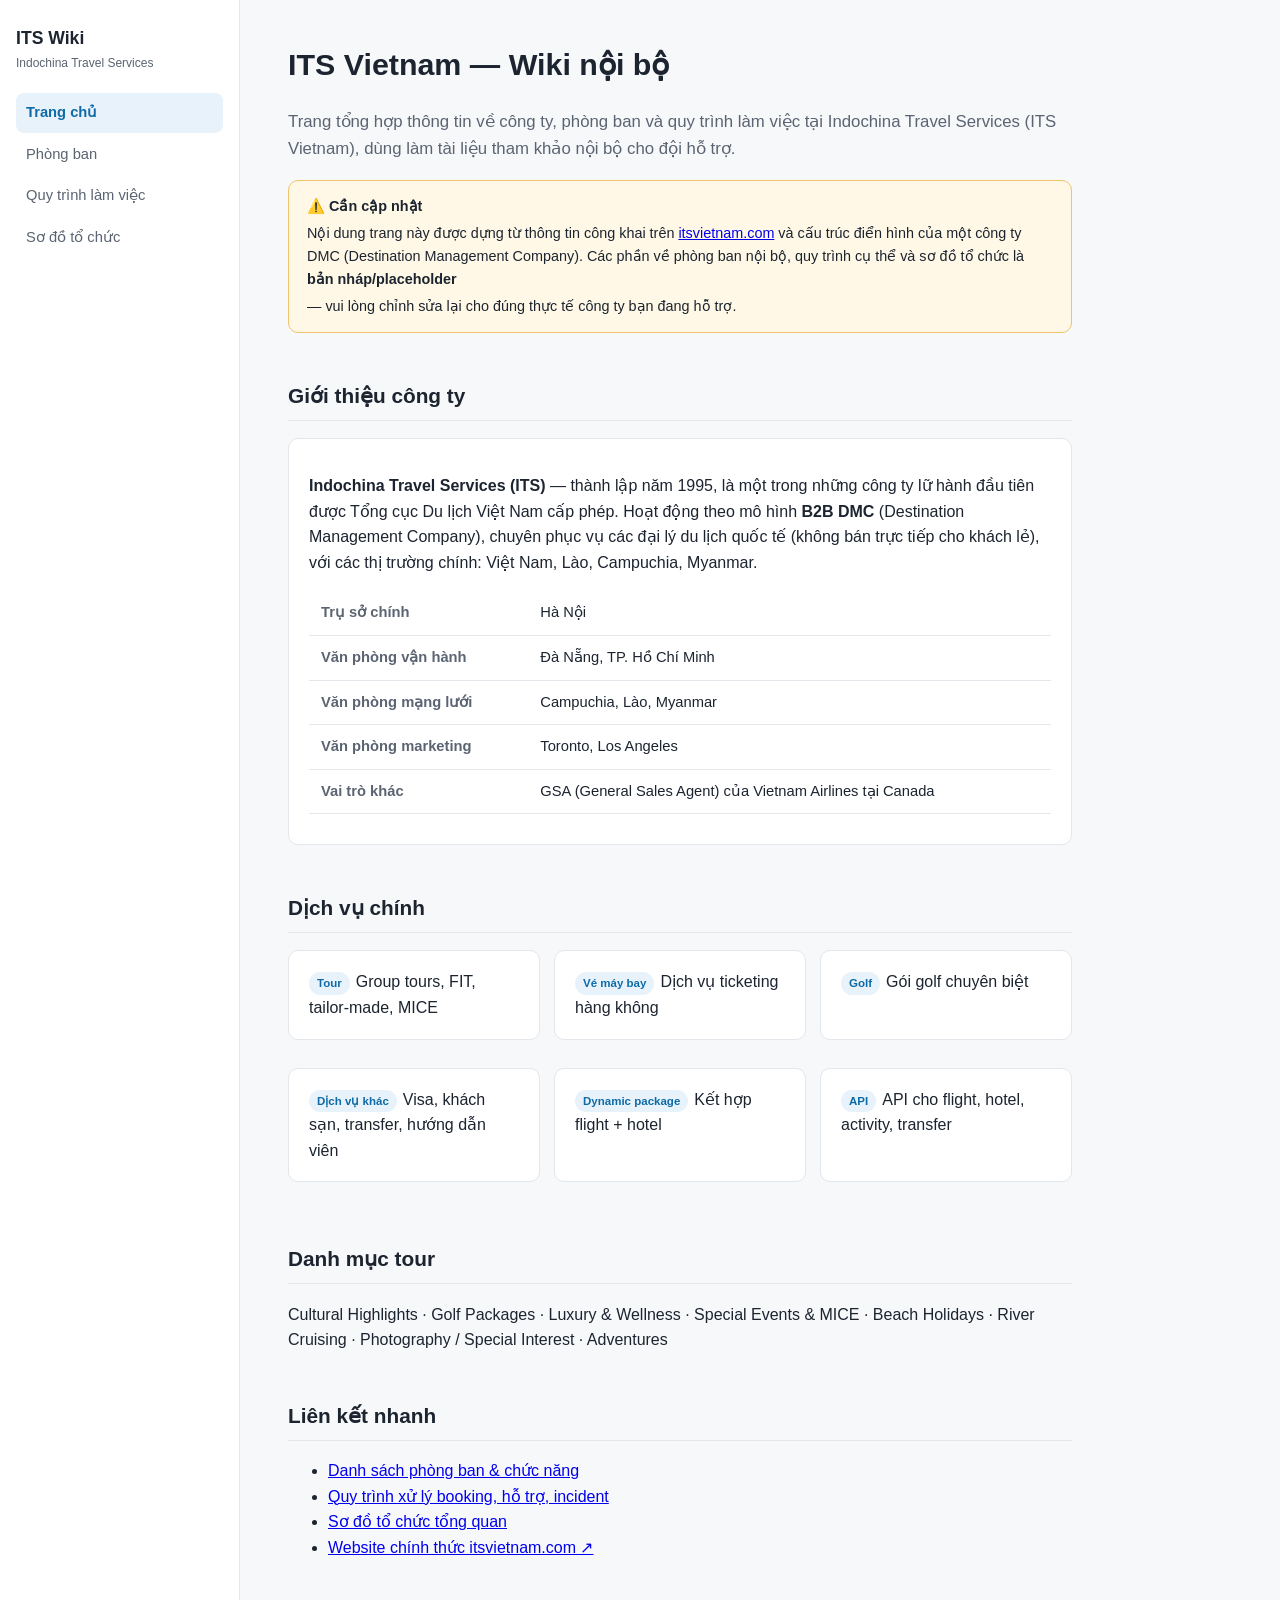
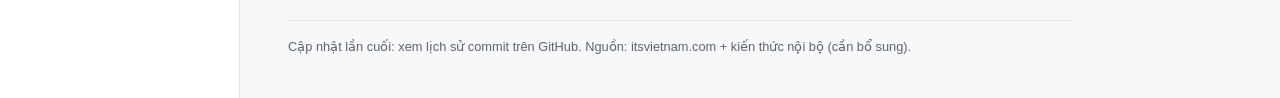
==== index.html @ 1ae5c20d "Initial ITS wiki: overview, departments, org chart, workflows Co-Authored-By: Claude Sonnet 5 <norep" ====
<!doctype html>
<html lang="vi">
<head>
<meta charset="utf-8" />
<meta name="viewport" content="width=device-width, initial-scale=1" />
<title>ITS Wiki — Trang chủ</title>
<link rel="stylesheet" href="style.css" />
</head>
<body>
<div class="layout">
  <nav class="sidebar">
    <div class="brand">ITS Wiki<small>Indochina Travel Services</small></div>
    <ul>
      <li><a href="index.html" class="active">Trang chủ</a></li>
      <li><a href="departments.html">Phòng ban</a></li>
      <li><a href="workflows.html">Quy trình làm việc</a></li>
      <li><a href="org-chart.html">Sơ đồ tổ chức</a></li>
    </ul>
  </nav>
  <main>
    <h1>ITS Vietnam — Wiki nội bộ</h1>
    <p class="lede">Trang tổng hợp thông tin về công ty, phòng ban và quy trình làm việc tại Indochina Travel Services (ITS Vietnam), dùng làm tài liệu tham khảo nội bộ cho đội hỗ trợ.</p>

    <div class="todo">
      <strong>⚠️ Cần cập nhật</strong>
      Nội dung trang này được dựng từ thông tin công khai trên <a href="https://itsvietnam.com" target="_blank" rel="noopener">itsvietnam.com</a> và cấu trúc điển hình của một công ty DMC (Destination Management Company). Các phần về phòng ban nội bộ, quy trình cụ thể và sơ đồ tổ chức là <strong>bản nháp/placeholder</strong> — vui lòng chỉnh sửa lại cho đúng thực tế công ty bạn đang hỗ trợ.
    </div>

    <h2>Giới thiệu công ty</h2>
    <div class="card">
      <p><strong>Indochina Travel Services (ITS)</strong> — thành lập năm 1995, là một trong những công ty lữ hành đầu tiên được Tổng cục Du lịch Việt Nam cấp phép. Hoạt động theo mô hình <strong>B2B DMC</strong> (Destination Management Company), chuyên phục vụ các đại lý du lịch quốc tế (không bán trực tiếp cho khách lẻ), với các thị trường chính: Việt Nam, Lào, Campuchia, Myanmar.</p>
      <table>
        <tr><th>Trụ sở chính</th><td>Hà Nội</td></tr>
        <tr><th>Văn phòng vận hành</th><td>Đà Nẵng, TP. Hồ Chí Minh</td></tr>
        <tr><th>Văn phòng mạng lưới</th><td>Campuchia, Lào, Myanmar</td></tr>
        <tr><th>Văn phòng marketing</th><td>Toronto, Los Angeles</td></tr>
        <tr><th>Vai trò khác</th><td>GSA (General Sales Agent) của Vietnam Airlines tại Canada</td></tr>
      </table>
    </div>

    <h2>Dịch vụ chính</h2>
    <div class="grid">
      <div class="card"><span class="tag">Tour</span>Group tours, FIT, tailor-made, MICE</div>
      <div class="card"><span class="tag">Vé máy bay</span>Dịch vụ ticketing hàng không</div>
      <div class="card"><span class="tag">Golf</span>Gói golf chuyên biệt</div>
      <div class="card"><span class="tag">Dịch vụ khác</span>Visa, khách sạn, transfer, hướng dẫn viên</div>
      <div class="card"><span class="tag">Dynamic package</span>Kết hợp flight + hotel</div>
      <div class="card"><span class="tag">API</span>API cho flight, hotel, activity, transfer</div>
    </div>

    <h2>Danh mục tour</h2>
    <p>Cultural Highlights · Golf Packages · Luxury &amp; Wellness · Special Events &amp; MICE · Beach Holidays · River Cruising · Photography / Special Interest · Adventures</p>

    <h2>Liên kết nhanh</h2>
    <ul>
      <li><a href="departments.html">Danh sách phòng ban &amp; chức năng</a></li>
      <li><a href="workflows.html">Quy trình xử lý booking, hỗ trợ, incident</a></li>
      <li><a href="org-chart.html">Sơ đồ tổ chức tổng quan</a></li>
      <li><a href="https://itsvietnam.com" target="_blank" rel="noopener">Website chính thức itsvietnam.com ↗</a></li>
    </ul>

    <footer class="page-footer">Cập nhật lần cuối: xem lịch sử commit trên GitHub. Nguồn: itsvietnam.com + kiến thức nội bộ (cần bổ sung).</footer>
  </main>
</div>
</body>
</html>
---- style.css ----
:root {
  --bg: #f7f8fa;
  --surface: #ffffff;
  --text: #1c2430;
  --muted: #5b6472;
  --border: #e3e6ea;
  --accent: #0e6ba8;
  --accent-soft: #e8f2fa;
  --warn-bg: #fff8e6;
  --warn-border: #f0c36d;
  --radius: 10px;
}

@media (prefers-color-scheme: dark) {
  :root {
    --bg: #12161c;
    --surface: #1a1f27;
    --text: #e7ebf0;
    --muted: #9aa5b1;
    --border: #2a313c;
    --accent: #5fb4e5;
    --accent-soft: #17293a;
    --warn-bg: #2a2410;
    --warn-border: #8a6d1f;
  }
}

* { box-sizing: border-box; }

body {
  margin: 0;
  background: var(--bg);
  color: var(--text);
  font-family: -apple-system, BlinkMacSystemFont, "Segoe UI", Roboto, Helvetica, Arial, sans-serif;
  line-height: 1.6;
}

.layout {
  display: flex;
  min-height: 100vh;
}

nav.sidebar {
  width: 240px;
  flex-shrink: 0;
  background: var(--surface);
  border-right: 1px solid var(--border);
  padding: 24px 16px;
}

nav.sidebar .brand {
  font-weight: 700;
  font-size: 1.1rem;
  margin-bottom: 4px;
  color: var(--text);
}

nav.sidebar .brand small {
  display: block;
  font-weight: 400;
  font-size: 0.75rem;
  color: var(--muted);
  margin-top: 2px;
}

nav.sidebar ul {
  list-style: none;
  padding: 0;
  margin: 20px 0 0;
}

nav.sidebar li { margin-bottom: 2px; }

nav.sidebar a {
  display: block;
  padding: 8px 10px;
  border-radius: 8px;
  color: var(--muted);
  text-decoration: none;
  font-size: 0.92rem;
}

nav.sidebar a:hover { background: var(--accent-soft); color: var(--accent); }
nav.sidebar a.active { background: var(--accent-soft); color: var(--accent); font-weight: 600; }

main {
  flex: 1;
  padding: 40px 48px;
  max-width: 880px;
}

h1 { font-size: 1.9rem; margin-top: 0; }
h2 { font-size: 1.3rem; margin-top: 2.2em; border-bottom: 1px solid var(--border); padding-bottom: 8px; }
h3 { font-size: 1.05rem; }

p.lede { color: var(--muted); font-size: 1.05rem; }

.card {
  background: var(--surface);
  border: 1px solid var(--border);
  border-radius: var(--radius);
  padding: 18px 20px;
  margin-bottom: 14px;
}

.grid {
  display: grid;
  grid-template-columns: repeat(auto-fill, minmax(220px, 1fr));
  gap: 14px;
}

.tag {
  display: inline-block;
  font-size: 0.72rem;
  font-weight: 600;
  padding: 2px 8px;
  border-radius: 999px;
  background: var(--accent-soft);
  color: var(--accent);
  margin-right: 6px;
}

.todo {
  background: var(--warn-bg);
  border: 1px solid var(--warn-border);
  border-radius: var(--radius);
  padding: 14px 18px;
  margin: 16px 0;
  font-size: 0.9rem;
}

.todo strong { display: block; margin-bottom: 4px; }

table {
  width: 100%;
  border-collapse: collapse;
  margin: 12px 0;
  font-size: 0.92rem;
}

th, td {
  text-align: left;
  padding: 10px 12px;
  border-bottom: 1px solid var(--border);
}

th { color: var(--muted); font-weight: 600; }

.orgchart {
  display: flex;
  flex-direction: column;
  align-items: center;
  gap: 8px;
  margin: 24px 0;
}

.org-node {
  background: var(--surface);
  border: 1px solid var(--border);
  border-radius: 8px;
  padding: 10px 18px;
  text-align: center;
  font-size: 0.9rem;
}

.org-node.top { background: var(--accent); color: #fff; border-color: var(--accent); font-weight: 600; }

.org-row {
  display: flex;
  gap: 10px;
  flex-wrap: wrap;
  justify-content: center;
}

footer.page-footer {
  margin-top: 60px;
  padding-top: 16px;
  border-top: 1px solid var(--border);
  color: var(--muted);
  font-size: 0.8rem;
}

@media (max-width: 720px) {
  .layout { flex-direction: column; }
  nav.sidebar { width: 100%; border-right: none; border-bottom: 1px solid var(--border); }
  main { padding: 24px 20px; }
}
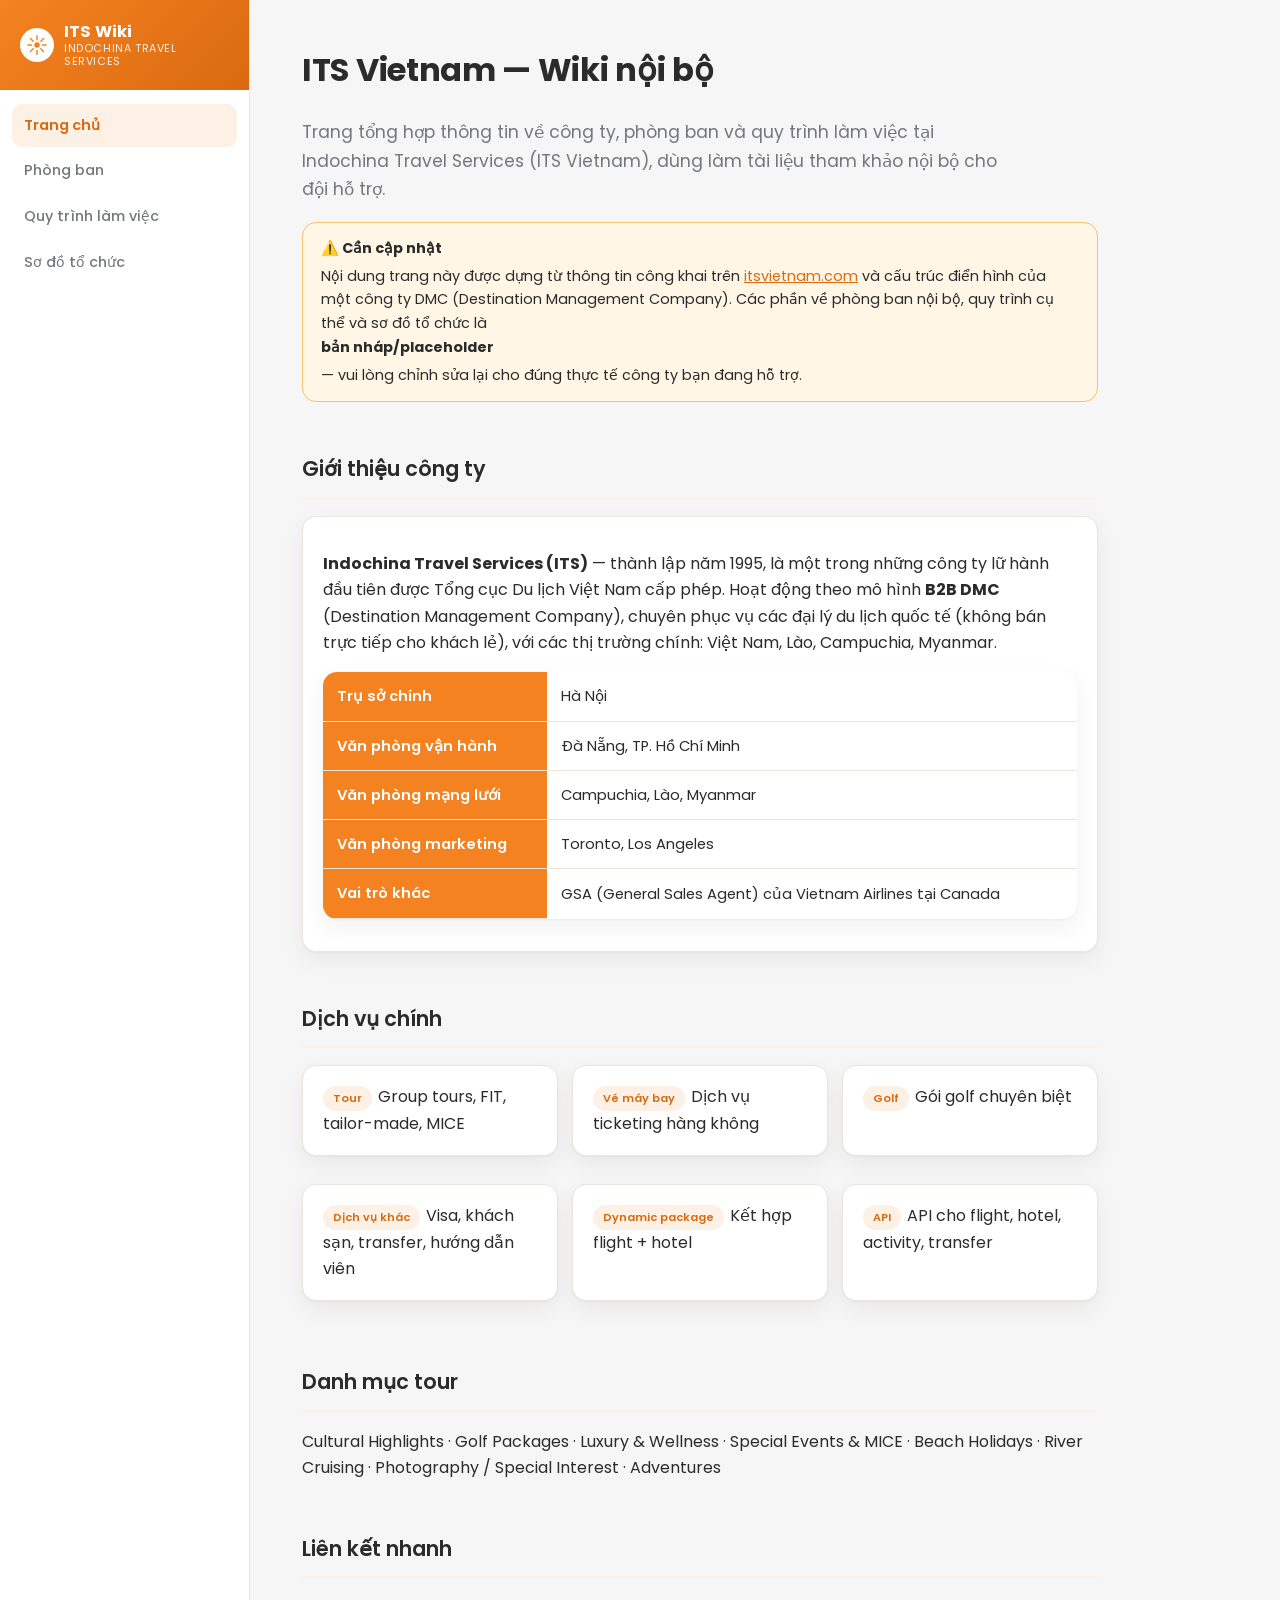
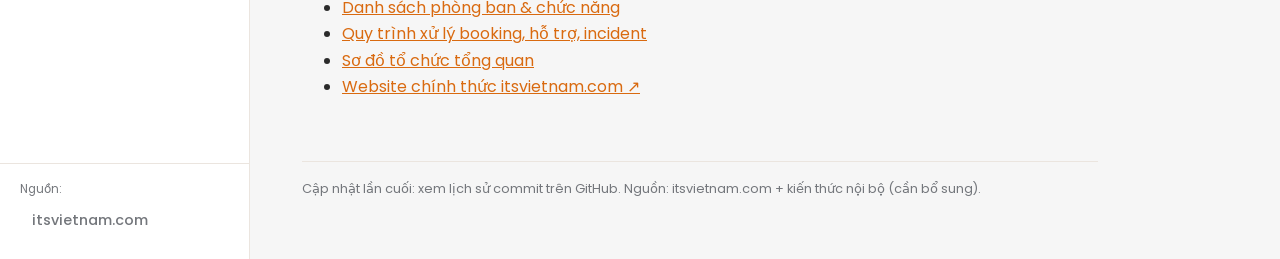
==== commit ffc0f8de: "Redesign with ITS Vietnam branding (orange, Poppins, sunburst mark) Co-Authored-By: Claude Sonnet 5 " ====
--- a/index.html
+++ b/index.html
@@ -9,13 +9,34 @@
 <body>
 <div class="layout">
   <nav class="sidebar">
-    <div class="brand">ITS Wiki<small>Indochina Travel Services</small></div>
+    <div class="brand-block">
+      <div class="brand-mark">
+        <svg viewBox="0 0 24 24" fill="none" xmlns="http://www.w3.org/2000/svg">
+          <circle cx="12" cy="12" r="3" fill="#f58220"/>
+          <g stroke="#f58220" stroke-width="1.6" stroke-linecap="round">
+            <line x1="12" y1="2" x2="12" y2="6"/>
+            <line x1="12" y1="18" x2="12" y2="22"/>
+            <line x1="2" y1="12" x2="6" y2="12"/>
+            <line x1="18" y1="12" x2="22" y2="12"/>
+            <line x1="4.9" y1="4.9" x2="7.8" y2="7.8"/>
+            <line x1="16.2" y1="16.2" x2="19.1" y2="19.1"/>
+            <line x1="4.9" y1="19.1" x2="7.8" y2="16.2"/>
+            <line x1="16.2" y1="7.8" x2="19.1" y2="4.9"/>
+          </g>
+        </svg>
+      </div>
+      <div class="brand-text">
+        <div class="name">ITS Wiki</div>
+        <div class="tagline">Indochina Travel Services</div>
+      </div>
+    </div>
     <ul>
       <li><a href="index.html" class="active">Trang chủ</a></li>
       <li><a href="departments.html">Phòng ban</a></li>
       <li><a href="workflows.html">Quy trình làm việc</a></li>
       <li><a href="org-chart.html">Sơ đồ tổ chức</a></li>
     </ul>
+    <div class="sidebar-footer">Nguồn: <a href="https://itsvietnam.com" target="_blank" rel="noopener">itsvietnam.com</a></div>
   </nav>
   <main>
     <h1>ITS Vietnam — Wiki nội bộ</h1>
--- a/style.css
+++ b/style.css
@@ -1,27 +1,35 @@
+@import url('https://fonts.googleapis.com/css?family=Poppins:300,400,500,600,700');
+
 :root {
-  --bg: #f7f8fa;
+  --bg: #f6f6f6;
   --surface: #ffffff;
-  --text: #1c2430;
-  --muted: #5b6472;
-  --border: #e3e6ea;
-  --accent: #0e6ba8;
-  --accent-soft: #e8f2fa;
-  --warn-bg: #fff8e6;
+  --surface-2: #fbf6f1;
+  --text: #2b2b2b;
+  --muted: #74777c;
+  --border: #ebe5df;
+  --brand: #f58220;
+  --brand-dark: #d96a10;
+  --brand-soft: #fdf0e4;
+  --warn-bg: #fff6e6;
   --warn-border: #f0c36d;
-  --radius: 10px;
+  --radius: 14px;
+  --shadow: 0 1px 2px rgba(30, 20, 10, 0.04), 0 8px 24px rgba(30, 20, 10, 0.06);
 }
 
 @media (prefers-color-scheme: dark) {
   :root {
-    --bg: #12161c;
-    --surface: #1a1f27;
-    --text: #e7ebf0;
-    --muted: #9aa5b1;
-    --border: #2a313c;
-    --accent: #5fb4e5;
-    --accent-soft: #17293a;
+    --bg: #16130f;
+    --surface: #201b16;
+    --surface-2: #241d16;
+    --text: #f1ede8;
+    --muted: #a9a29a;
+    --border: #362c22;
+    --brand: #ff9c47;
+    --brand-dark: #ffb066;
+    --brand-soft: #2e2013;
     --warn-bg: #2a2410;
     --warn-border: #8a6d1f;
+    --shadow: 0 1px 2px rgba(0,0,0,0.3), 0 8px 24px rgba(0,0,0,0.35);
   }
 }
 
@@ -31,8 +39,9 @@
   margin: 0;
   background: var(--bg);
   color: var(--text);
-  font-family: -apple-system, BlinkMacSystemFont, "Segoe UI", Roboto, Helvetica, Arial, sans-serif;
-  line-height: 1.6;
+  font-family: "Poppins", -apple-system, BlinkMacSystemFont, "Segoe UI", Oxygen, Roboto, Helvetica, Arial, sans-serif;
+  line-height: 1.65;
+  font-weight: 400;
 }
 
 .layout {
@@ -40,83 +49,146 @@
   min-height: 100vh;
 }
 
+/* ---------- Sidebar ---------- */
+
 nav.sidebar {
-  width: 240px;
+  width: 250px;
   flex-shrink: 0;
   background: var(--surface);
   border-right: 1px solid var(--border);
-  padding: 24px 16px;
-}
-
-nav.sidebar .brand {
+  padding: 0;
+  display: flex;
+  flex-direction: column;
+}
+
+.brand-block {
+  display: flex;
+  align-items: center;
+  gap: 10px;
+  padding: 22px 20px;
+  background: linear-gradient(135deg, var(--brand) 0%, var(--brand-dark) 100%);
+  color: #fff;
+}
+
+.brand-mark {
+  width: 34px;
+  height: 34px;
+  flex-shrink: 0;
+  border-radius: 50%;
+  background: #fff;
+  display: flex;
+  align-items: center;
+  justify-content: center;
+}
+
+.brand-mark svg { width: 22px; height: 22px; }
+
+.brand-text {
+  line-height: 1.2;
+}
+
+.brand-text .name {
   font-weight: 700;
-  font-size: 1.1rem;
-  margin-bottom: 4px;
-  color: var(--text);
-}
-
-nav.sidebar .brand small {
-  display: block;
+  font-size: 1.02rem;
+  letter-spacing: 0.2px;
+}
+
+.brand-text .tagline {
+  font-size: 0.68rem;
   font-weight: 400;
-  font-size: 0.75rem;
-  color: var(--muted);
-  margin-top: 2px;
+  opacity: 0.9;
+  text-transform: uppercase;
+  letter-spacing: 0.6px;
 }
 
 nav.sidebar ul {
   list-style: none;
-  padding: 0;
-  margin: 20px 0 0;
+  padding: 14px 12px;
+  margin: 0;
 }
 
 nav.sidebar li { margin-bottom: 2px; }
 
 nav.sidebar a {
-  display: block;
-  padding: 8px 10px;
-  border-radius: 8px;
+  display: flex;
+  align-items: center;
+  gap: 10px;
+  padding: 10px 12px;
+  border-radius: 10px;
   color: var(--muted);
   text-decoration: none;
-  font-size: 0.92rem;
-}
-
-nav.sidebar a:hover { background: var(--accent-soft); color: var(--accent); }
-nav.sidebar a.active { background: var(--accent-soft); color: var(--accent); font-weight: 600; }
+  font-size: 0.9rem;
+  font-weight: 500;
+  transition: background 0.15s ease, color 0.15s ease;
+}
+
+nav.sidebar a:hover { background: var(--brand-soft); color: var(--brand-dark); }
+nav.sidebar a.active { background: var(--brand-soft); color: var(--brand-dark); font-weight: 600; }
+
+.sidebar-footer {
+  margin-top: auto;
+  padding: 16px 20px;
+  font-size: 0.72rem;
+  color: var(--muted);
+  border-top: 1px solid var(--border);
+}
+.sidebar-footer a { color: var(--brand-dark); text-decoration: none; }
+
+/* ---------- Main content ---------- */
 
 main {
   flex: 1;
-  padding: 40px 48px;
-  max-width: 880px;
-}
-
-h1 { font-size: 1.9rem; margin-top: 0; }
-h2 { font-size: 1.3rem; margin-top: 2.2em; border-bottom: 1px solid var(--border); padding-bottom: 8px; }
-h3 { font-size: 1.05rem; }
-
-p.lede { color: var(--muted); font-size: 1.05rem; }
+  padding: 44px 52px 60px;
+  max-width: 900px;
+}
+
+h1 {
+  font-size: 2rem;
+  font-weight: 700;
+  margin-top: 0;
+  letter-spacing: -0.3px;
+}
+
+h2 {
+  font-size: 1.3rem;
+  font-weight: 600;
+  margin-top: 2.4em;
+  padding-bottom: 10px;
+  border-bottom: 2px solid var(--brand-soft);
+  color: var(--text);
+}
+
+h3 { font-size: 1.05rem; font-weight: 600; }
+
+p.lede { color: var(--muted); font-size: 1.08rem; max-width: 65ch; }
+
+a { color: var(--brand-dark); }
 
 .card {
   background: var(--surface);
   border: 1px solid var(--border);
   border-radius: var(--radius);
+  box-shadow: var(--shadow);
   padding: 18px 20px;
   margin-bottom: 14px;
 }
 
 .grid {
   display: grid;
-  grid-template-columns: repeat(auto-fill, minmax(220px, 1fr));
+  grid-template-columns: repeat(auto-fill, minmax(230px, 1fr));
   gap: 14px;
 }
+
+.grid .card strong { color: var(--brand-dark); }
 
 .tag {
   display: inline-block;
-  font-size: 0.72rem;
-  font-weight: 600;
-  padding: 2px 8px;
+  font-size: 0.7rem;
+  font-weight: 600;
+  padding: 3px 10px;
   border-radius: 999px;
-  background: var(--accent-soft);
-  color: var(--accent);
+  background: var(--brand-soft);
+  color: var(--brand-dark);
   margin-right: 6px;
 }
 
@@ -125,7 +197,7 @@
   border: 1px solid var(--warn-border);
   border-radius: var(--radius);
   padding: 14px 18px;
-  margin: 16px 0;
+  margin: 18px 0;
   font-size: 0.9rem;
 }
 
@@ -134,40 +206,57 @@
 table {
   width: 100%;
   border-collapse: collapse;
-  margin: 12px 0;
+  margin: 14px 0;
   font-size: 0.92rem;
+  background: var(--surface);
+  border-radius: var(--radius);
+  overflow: hidden;
+  box-shadow: var(--shadow);
 }
 
 th, td {
   text-align: left;
-  padding: 10px 12px;
+  padding: 12px 14px;
   border-bottom: 1px solid var(--border);
 }
 
-th { color: var(--muted); font-weight: 600; }
+th {
+  color: #fff;
+  font-weight: 600;
+  background: var(--brand);
+}
+
+tr:last-child td { border-bottom: none; }
 
 .orgchart {
   display: flex;
   flex-direction: column;
   align-items: center;
-  gap: 8px;
-  margin: 24px 0;
+  gap: 10px;
+  margin: 28px 0;
 }
 
 .org-node {
   background: var(--surface);
   border: 1px solid var(--border);
-  border-radius: 8px;
-  padding: 10px 18px;
+  border-radius: 10px;
+  box-shadow: var(--shadow);
+  padding: 12px 20px;
   text-align: center;
   font-size: 0.9rem;
 }
 
-.org-node.top { background: var(--accent); color: #fff; border-color: var(--accent); font-weight: 600; }
+.org-node.top {
+  background: linear-gradient(135deg, var(--brand) 0%, var(--brand-dark) 100%);
+  color: #fff;
+  border-color: var(--brand);
+  font-weight: 600;
+  font-size: 1rem;
+}
 
 .org-row {
   display: flex;
-  gap: 10px;
+  gap: 12px;
   flex-wrap: wrap;
   justify-content: center;
 }
@@ -183,5 +272,7 @@
 @media (max-width: 720px) {
   .layout { flex-direction: column; }
   nav.sidebar { width: 100%; border-right: none; border-bottom: 1px solid var(--border); }
-  main { padding: 24px 20px; }
-}
+  nav.sidebar ul { display: flex; flex-wrap: wrap; gap: 4px; padding: 10px 14px; }
+  .sidebar-footer { display: none; }
+  main { padding: 28px 22px; }
+}
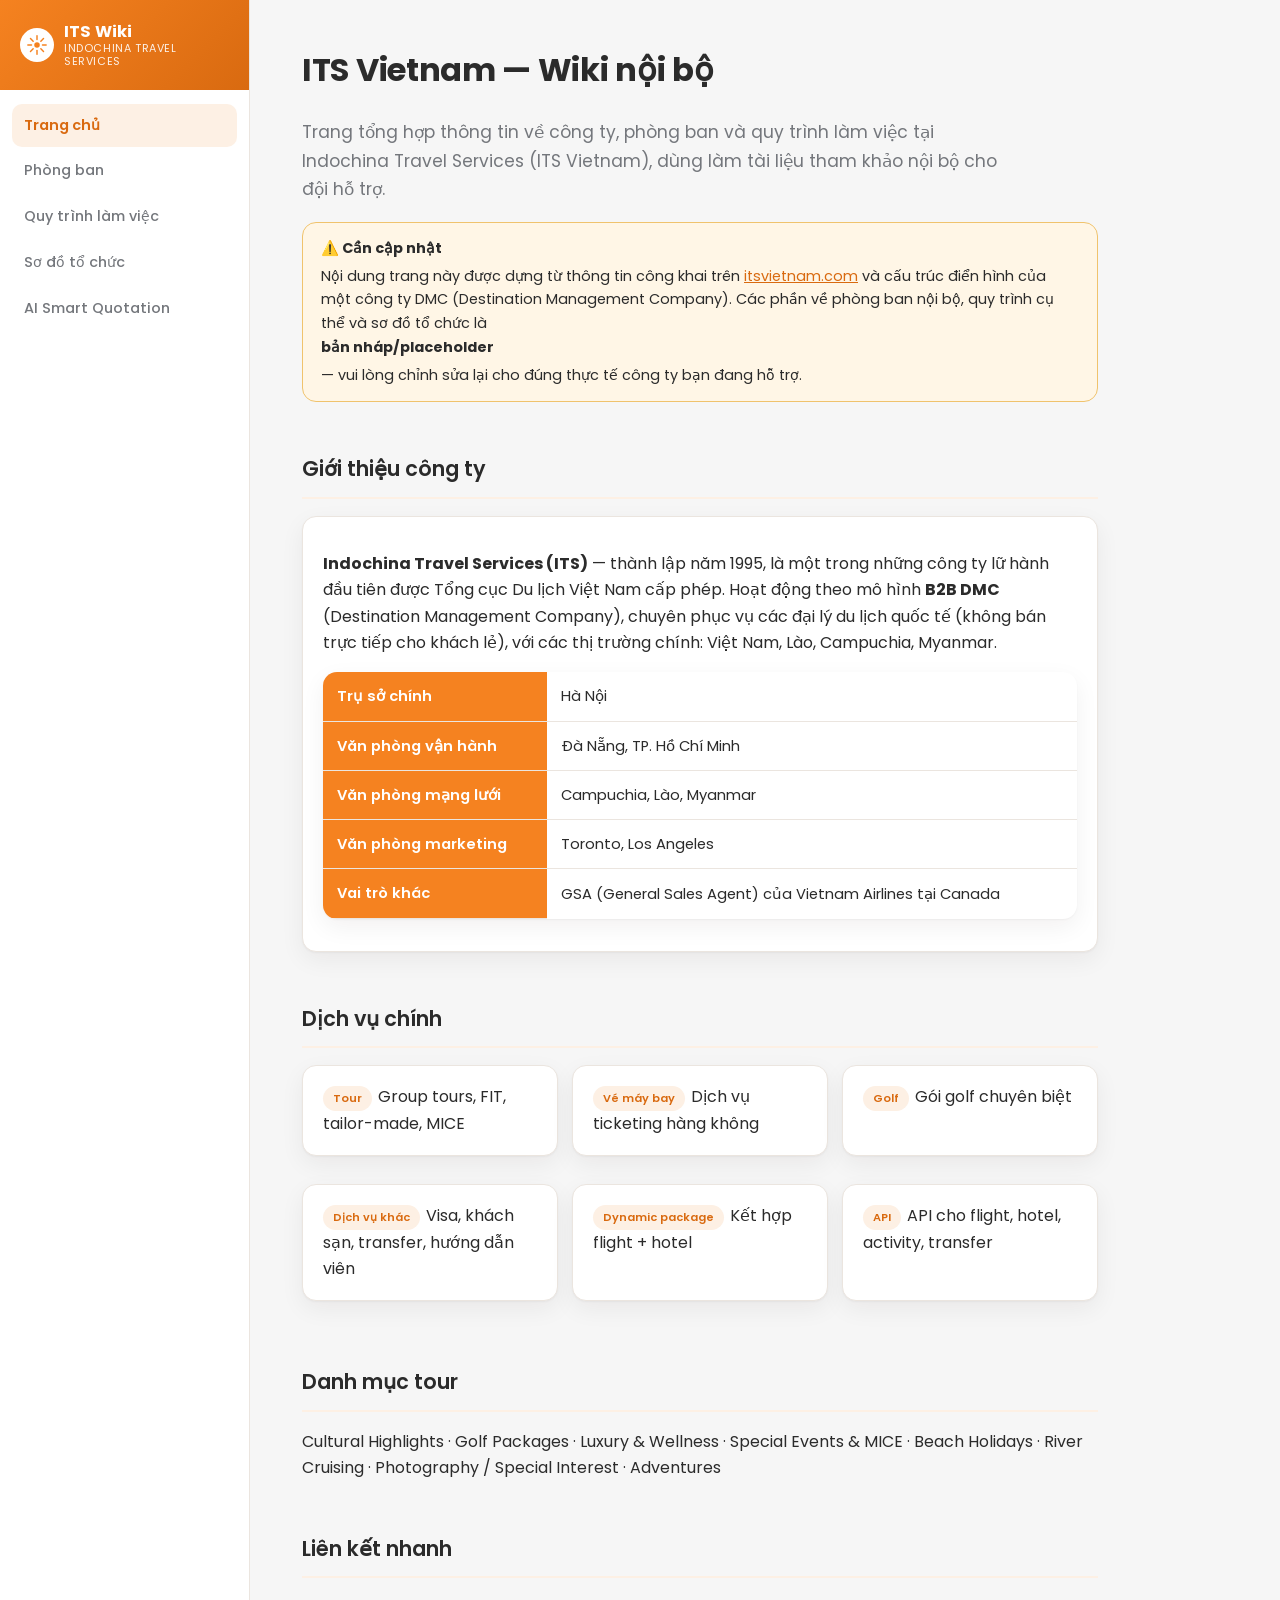
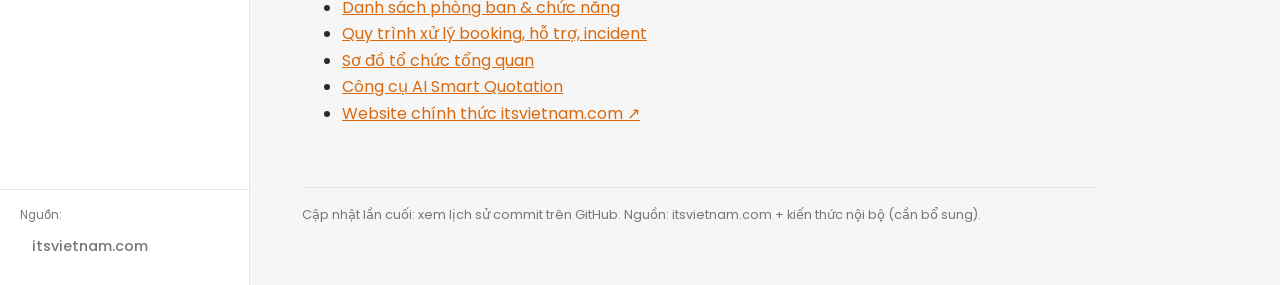
==== commit 3b46b17a: "Add AI Smart Quotation overview page (non-technical, no infra details) Co-Authored-By: Claude Sonnet" ====
--- a/index.html
+++ b/index.html
@@ -35,6 +35,7 @@
       <li><a href="departments.html">Phòng ban</a></li>
       <li><a href="workflows.html">Quy trình làm việc</a></li>
       <li><a href="org-chart.html">Sơ đồ tổ chức</a></li>
+      <li><a href="ai-smart-quotation.html">AI Smart Quotation</a></li>
     </ul>
     <div class="sidebar-footer">Nguồn: <a href="https://itsvietnam.com" target="_blank" rel="noopener">itsvietnam.com</a></div>
   </nav>
@@ -77,6 +78,7 @@
       <li><a href="departments.html">Danh sách phòng ban &amp; chức năng</a></li>
       <li><a href="workflows.html">Quy trình xử lý booking, hỗ trợ, incident</a></li>
       <li><a href="org-chart.html">Sơ đồ tổ chức tổng quan</a></li>
+      <li><a href="ai-smart-quotation.html">Công cụ AI Smart Quotation</a></li>
       <li><a href="https://itsvietnam.com" target="_blank" rel="noopener">Website chính thức itsvietnam.com ↗</a></li>
     </ul>
 
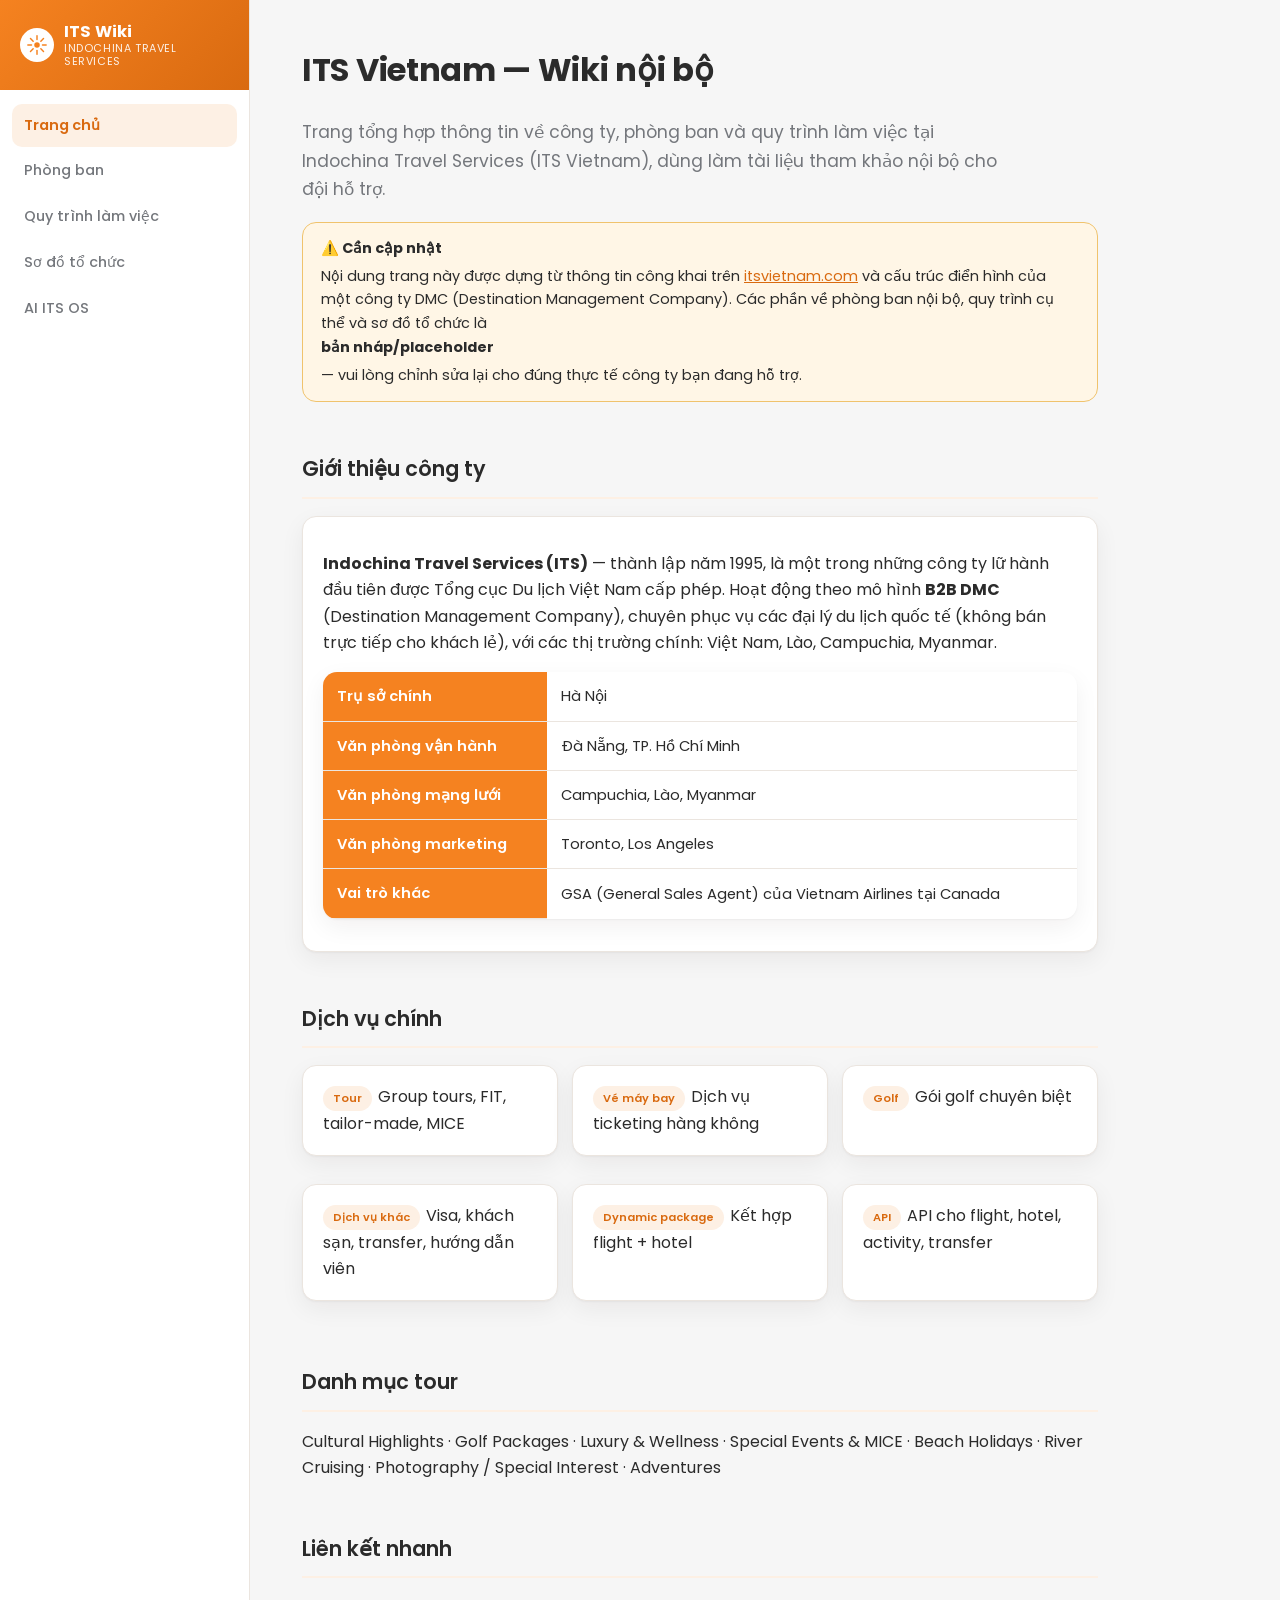
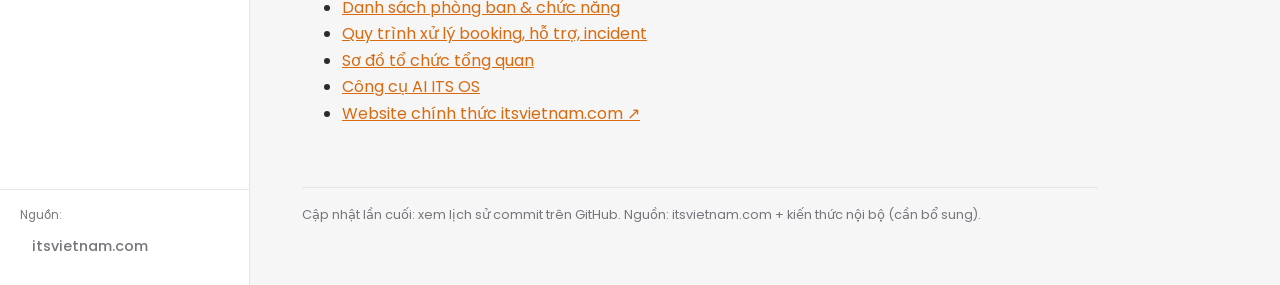
==== commit eff30352: "Rename AI Smart Quotation page to AI ITS OS; usage guide with concrete cases (text-only, images pend" ====
--- a/index.html
+++ b/index.html
@@ -35,7 +35,7 @@
       <li><a href="departments.html">Phòng ban</a></li>
       <li><a href="workflows.html">Quy trình làm việc</a></li>
       <li><a href="org-chart.html">Sơ đồ tổ chức</a></li>
-      <li><a href="ai-smart-quotation.html">AI Smart Quotation</a></li>
+      <li><a href="ai-its-os.html">AI ITS OS</a></li>
     </ul>
     <div class="sidebar-footer">Nguồn: <a href="https://itsvietnam.com" target="_blank" rel="noopener">itsvietnam.com</a></div>
   </nav>
@@ -78,7 +78,7 @@
       <li><a href="departments.html">Danh sách phòng ban &amp; chức năng</a></li>
       <li><a href="workflows.html">Quy trình xử lý booking, hỗ trợ, incident</a></li>
       <li><a href="org-chart.html">Sơ đồ tổ chức tổng quan</a></li>
-      <li><a href="ai-smart-quotation.html">Công cụ AI Smart Quotation</a></li>
+      <li><a href="ai-its-os.html">Công cụ AI ITS OS</a></li>
       <li><a href="https://itsvietnam.com" target="_blank" rel="noopener">Website chính thức itsvietnam.com ↗</a></li>
     </ul>
 
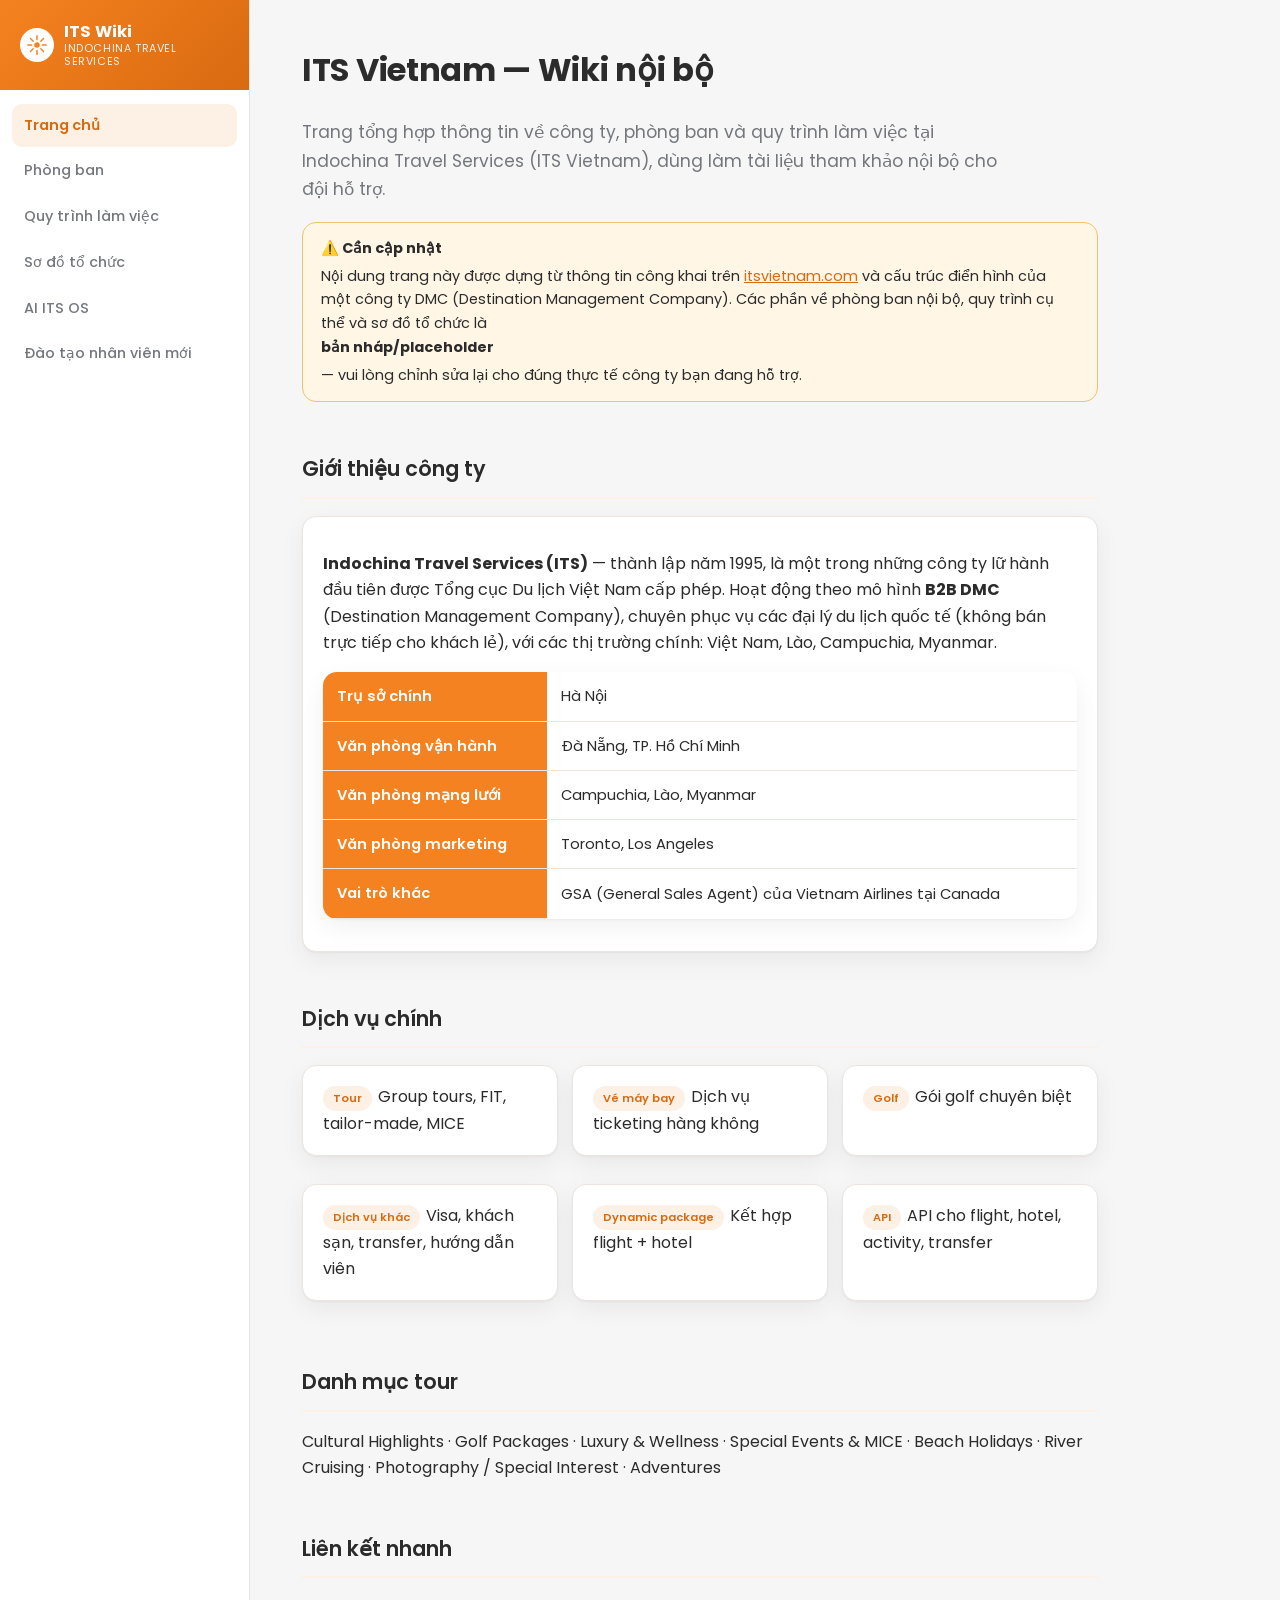
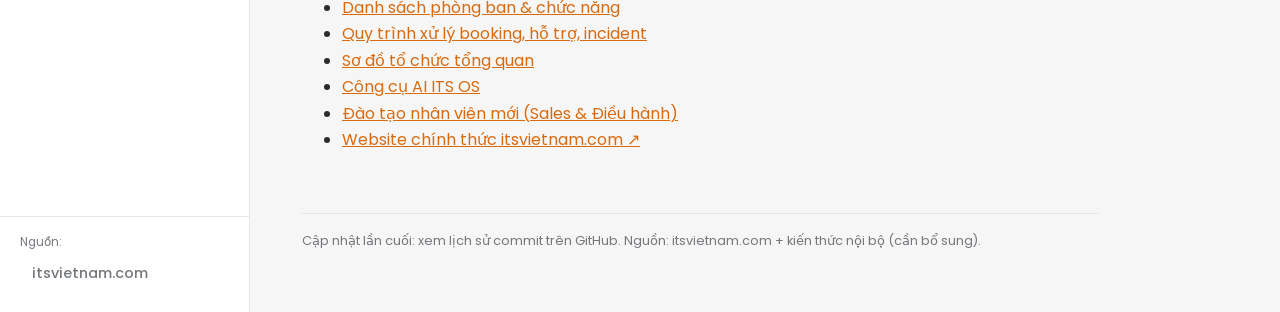
==== commit 6ad5ae01: "Add new-hire onboarding page" ====
--- a/index.html
+++ b/index.html
@@ -36,6 +36,7 @@
       <li><a href="workflows.html">Quy trình làm việc</a></li>
       <li><a href="org-chart.html">Sơ đồ tổ chức</a></li>
       <li><a href="ai-its-os.html">AI ITS OS</a></li>
+      <li><a href="onboarding.html">Đào tạo nhân viên mới</a></li>
     </ul>
     <div class="sidebar-footer">Nguồn: <a href="https://itsvietnam.com" target="_blank" rel="noopener">itsvietnam.com</a></div>
   </nav>
@@ -79,6 +80,7 @@
       <li><a href="workflows.html">Quy trình xử lý booking, hỗ trợ, incident</a></li>
       <li><a href="org-chart.html">Sơ đồ tổ chức tổng quan</a></li>
       <li><a href="ai-its-os.html">Công cụ AI ITS OS</a></li>
+      <li><a href="onboarding.html">Đào tạo nhân viên mới (Sales &amp; Điều hành)</a></li>
       <li><a href="https://itsvietnam.com" target="_blank" rel="noopener">Website chính thức itsvietnam.com ↗</a></li>
     </ul>
 
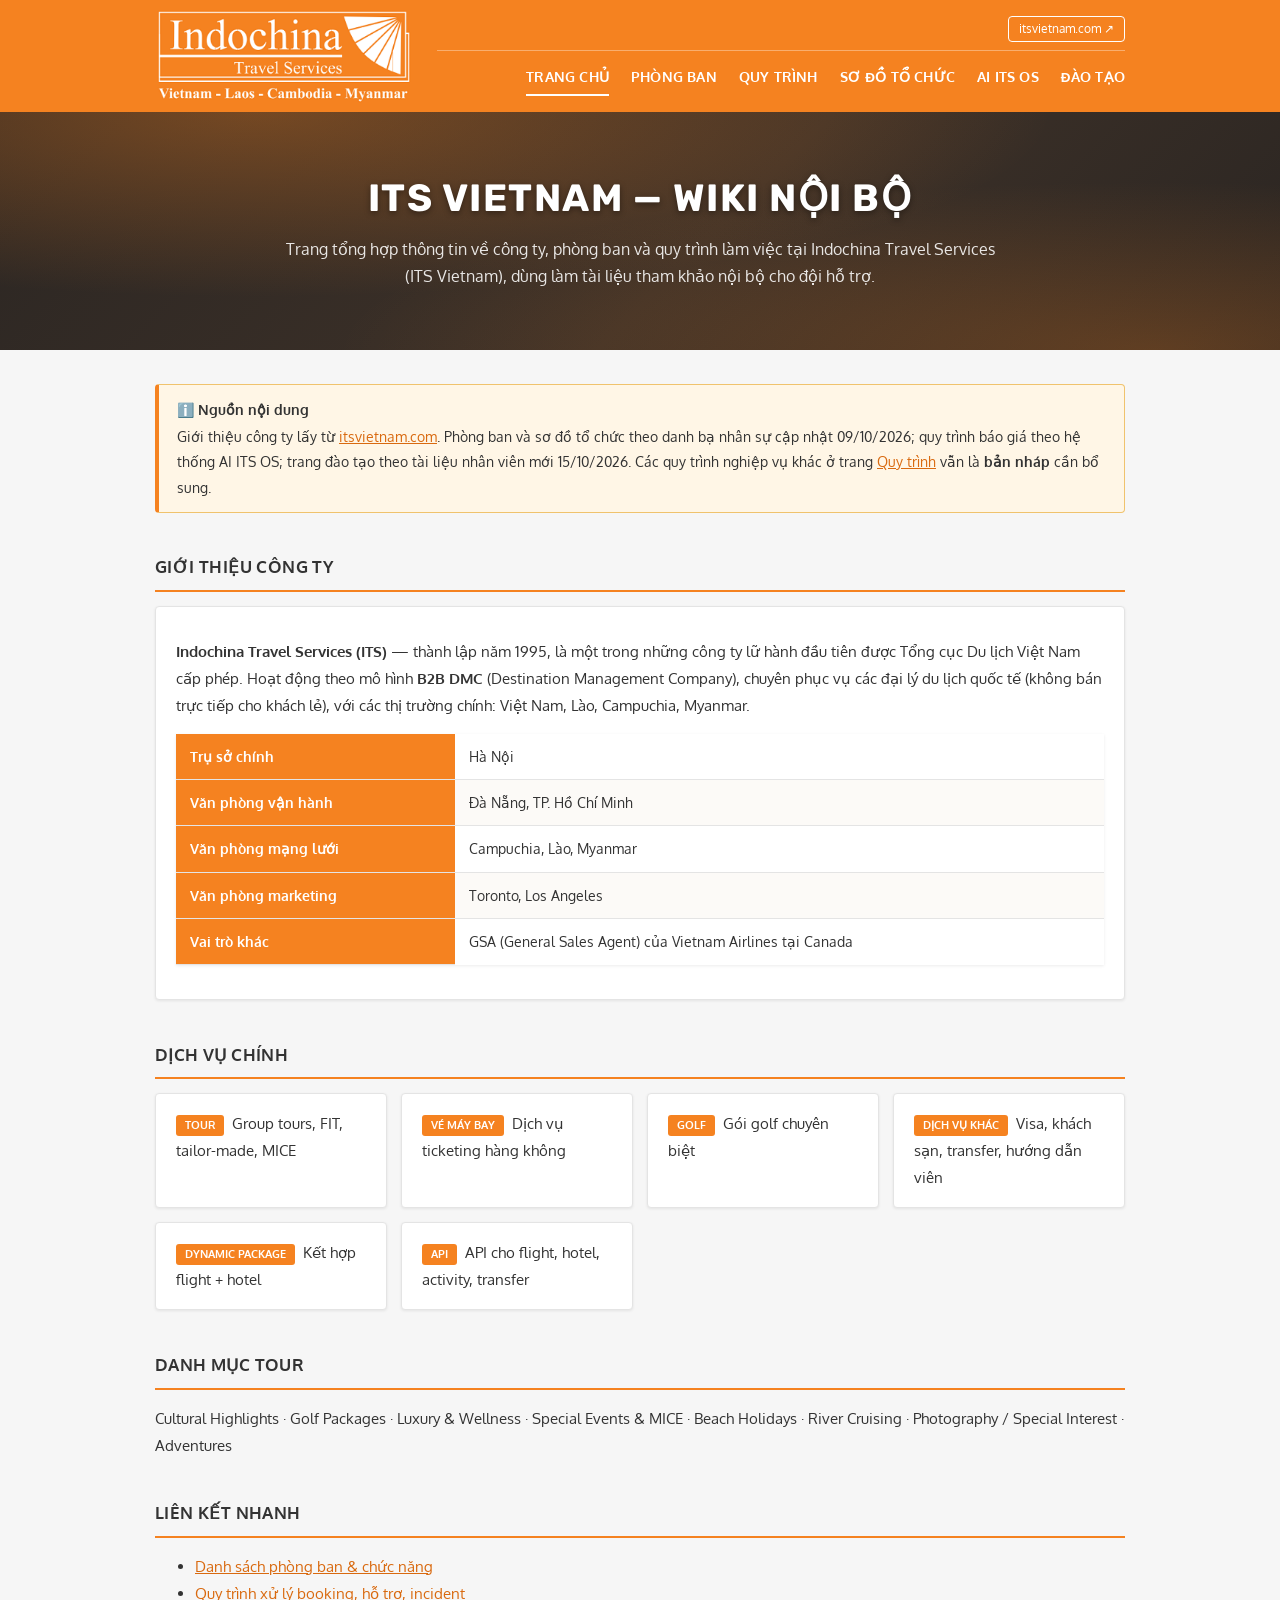
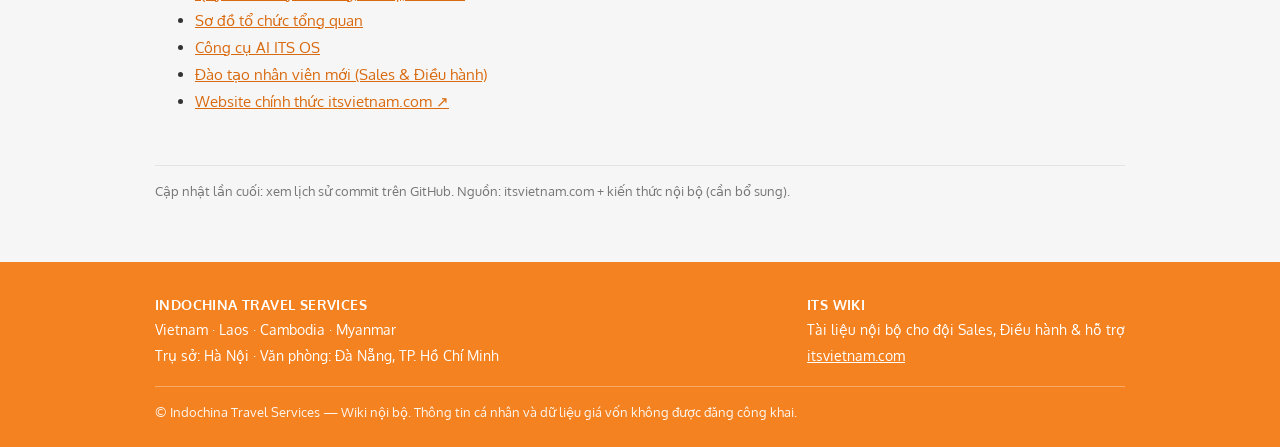
==== commit c8aa6e44: "Restyle to match itsvietnam.com (orange header, logo, Oxygen); update directory and org chart from 0" ====
--- a/index.html
+++ b/index.html
@@ -7,46 +7,32 @@
 <link rel="stylesheet" href="style.css" />
 </head>
 <body>
-<div class="layout">
-  <nav class="sidebar">
-    <div class="brand-block">
-      <div class="brand-mark">
-        <svg viewBox="0 0 24 24" fill="none" xmlns="http://www.w3.org/2000/svg">
-          <circle cx="12" cy="12" r="3" fill="#f58220"/>
-          <g stroke="#f58220" stroke-width="1.6" stroke-linecap="round">
-            <line x1="12" y1="2" x2="12" y2="6"/>
-            <line x1="12" y1="18" x2="12" y2="22"/>
-            <line x1="2" y1="12" x2="6" y2="12"/>
-            <line x1="18" y1="12" x2="22" y2="12"/>
-            <line x1="4.9" y1="4.9" x2="7.8" y2="7.8"/>
-            <line x1="16.2" y1="16.2" x2="19.1" y2="19.1"/>
-            <line x1="4.9" y1="19.1" x2="7.8" y2="16.2"/>
-            <line x1="16.2" y1="7.8" x2="19.1" y2="4.9"/>
-          </g>
-        </svg>
-      </div>
-      <div class="brand-text">
-        <div class="name">ITS Wiki</div>
-        <div class="tagline">Indochina Travel Services</div>
-      </div>
+<header class="header">
+  <div class="container">
+    <a class="logo" href="index.html" aria-label="ITS Wiki"><img src="assets/logo.png" alt="Indochina Travel Services — Vietnam · Laos · Cambodia · Myanmar" /></a>
+    <div class="header-right">
+      <div class="header-top"><a class="badge-btn" href="https://itsvietnam.com" target="_blank" rel="noopener">itsvietnam.com ↗</a></div>
+      <nav class="main-nav">
+        <a href="index.html" class="active">Trang chủ</a>
+        <a href="departments.html">Phòng ban</a>
+        <a href="workflows.html">Quy trình</a>
+        <a href="org-chart.html">Sơ đồ tổ chức</a>
+        <a href="ai-its-os.html">AI ITS OS</a>
+        <a href="onboarding.html">Đào tạo</a>
+      </nav>
     </div>
-    <ul>
-      <li><a href="index.html" class="active">Trang chủ</a></li>
-      <li><a href="departments.html">Phòng ban</a></li>
-      <li><a href="workflows.html">Quy trình làm việc</a></li>
-      <li><a href="org-chart.html">Sơ đồ tổ chức</a></li>
-      <li><a href="ai-its-os.html">AI ITS OS</a></li>
-      <li><a href="onboarding.html">Đào tạo nhân viên mới</a></li>
-    </ul>
-    <div class="sidebar-footer">Nguồn: <a href="https://itsvietnam.com" target="_blank" rel="noopener">itsvietnam.com</a></div>
-  </nav>
-  <main>
+  </div>
+</header>
+<section class="hero">
+  <div class="container">
     <h1>ITS Vietnam — Wiki nội bộ</h1>
-    <p class="lede">Trang tổng hợp thông tin về công ty, phòng ban và quy trình làm việc tại Indochina Travel Services (ITS Vietnam), dùng làm tài liệu tham khảo nội bộ cho đội hỗ trợ.</p>
-
+    <p class="hero-sub">Trang tổng hợp thông tin về công ty, phòng ban và quy trình làm việc tại Indochina Travel Services (ITS Vietnam), dùng làm tài liệu tham khảo nội bộ cho đội hỗ trợ.</p>
+  </div>
+</section>
+<main class="container">
     <div class="todo">
-      <strong>⚠️ Cần cập nhật</strong>
-      Nội dung trang này được dựng từ thông tin công khai trên <a href="https://itsvietnam.com" target="_blank" rel="noopener">itsvietnam.com</a> và cấu trúc điển hình của một công ty DMC (Destination Management Company). Các phần về phòng ban nội bộ, quy trình cụ thể và sơ đồ tổ chức là <strong>bản nháp/placeholder</strong> — vui lòng chỉnh sửa lại cho đúng thực tế công ty bạn đang hỗ trợ.
+      <strong>ℹ️ Nguồn nội dung</strong>
+      Giới thiệu công ty lấy từ <a href="https://itsvietnam.com" target="_blank" rel="noopener">itsvietnam.com</a>. Phòng ban và sơ đồ tổ chức theo danh bạ nhân sự cập nhật 09/10/2026; quy trình báo giá theo hệ thống AI ITS OS; trang đào tạo theo tài liệu nhân viên mới 15/10/2026. Các quy trình nghiệp vụ khác ở trang <a href="workflows.html">Quy trình</a> vẫn là <strong>bản nháp</strong> cần bổ sung.
     </div>
 
     <h2>Giới thiệu công ty</h2>
@@ -85,7 +71,14 @@
     </ul>
 
     <footer class="page-footer">Cập nhật lần cuối: xem lịch sử commit trên GitHub. Nguồn: itsvietnam.com + kiến thức nội bộ (cần bổ sung).</footer>
-  </main>
-</div>
+  
+</main>
+<footer class="footer">
+  <div class="container">
+    <div><strong>Indochina Travel Services</strong><br>Vietnam · Laos · Cambodia · Myanmar<br>Trụ sở: Hà Nội · Văn phòng: Đà Nẵng, TP. Hồ Chí Minh</div>
+    <div><strong>ITS Wiki</strong><br>Tài liệu nội bộ cho đội Sales, Điều hành &amp; hỗ trợ<br><a href="https://itsvietnam.com" target="_blank" rel="noopener">itsvietnam.com</a></div>
+    <div class="copy">© Indochina Travel Services — Wiki nội bộ. Thông tin cá nhân và dữ liệu giá vốn không được đăng công khai.</div>
+  </div>
+</footer>
 </body>
 </html>
--- a/style.css
+++ b/style.css
@@ -1,175 +1,172 @@
-@import url('https://fonts.googleapis.com/css?family=Poppins:300,400,500,600,700');
-
+@import url('https://fonts.googleapis.com/css?family=Oxygen:300,400,700|Rubik:500,700&subset=latin,latin-ext,vietnamese');
+
+/* Palette taken from itsvietnam.com */
 :root {
+  --brand: #f58220;
+  --brand-dark: #d96a10;
+  --brand-soft: #fdeede;
+  --blue: #47a0ff;
+  --blue-dark: #2f86e6;
   --bg: #f6f6f6;
   --surface: #ffffff;
-  --surface-2: #fbf6f1;
-  --text: #2b2b2b;
-  --muted: #74777c;
-  --border: #ebe5df;
-  --brand: #f58220;
-  --brand-dark: #d96a10;
-  --brand-soft: #fdf0e4;
+  --text: #333333;
+  --muted: #777777;
+  --border: #e4e4e4;
   --warn-bg: #fff6e6;
   --warn-border: #f0c36d;
-  --radius: 14px;
-  --shadow: 0 1px 2px rgba(30, 20, 10, 0.04), 0 8px 24px rgba(30, 20, 10, 0.06);
-}
-
-@media (prefers-color-scheme: dark) {
-  :root {
-    --bg: #16130f;
-    --surface: #201b16;
-    --surface-2: #241d16;
-    --text: #f1ede8;
-    --muted: #a9a29a;
-    --border: #362c22;
-    --brand: #ff9c47;
-    --brand-dark: #ffb066;
-    --brand-soft: #2e2013;
-    --warn-bg: #2a2410;
-    --warn-border: #8a6d1f;
-    --shadow: 0 1px 2px rgba(0,0,0,0.3), 0 8px 24px rgba(0,0,0,0.35);
-  }
+  --radius: 4px;
+  --shadow: 0 1px 3px rgba(0, 0, 0, 0.08);
 }
 
 * { box-sizing: border-box; }
+
+html { scroll-behavior: smooth; }
 
 body {
   margin: 0;
   background: var(--bg);
   color: var(--text);
-  font-family: "Poppins", -apple-system, BlinkMacSystemFont, "Segoe UI", Oxygen, Roboto, Helvetica, Arial, sans-serif;
-  line-height: 1.65;
-  font-weight: 400;
-}
-
-.layout {
-  display: flex;
-  min-height: 100vh;
-}
-
-/* ---------- Sidebar ---------- */
-
-nav.sidebar {
-  width: 250px;
-  flex-shrink: 0;
-  background: var(--surface);
-  border-right: 1px solid var(--border);
-  padding: 0;
+  font-family: "Oxygen", "Segoe UI", Roboto, Helvetica, Arial, sans-serif;
+  font-size: 15px;
+  line-height: 1.8;
+}
+
+a { color: var(--brand-dark); }
+a:hover { color: var(--brand); }
+
+.container {
+  width: 100%;
+  max-width: 1000px;
+  margin: 0 auto;
+  padding: 0 15px;
+}
+
+/* ---------- Header ---------- */
+
+.header {
+  background: var(--brand);
+  color: #fff;
+}
+
+.header .container {
+  display: flex;
+  align-items: center;
+  justify-content: space-between;
+  gap: 24px;
+  min-height: 112px;
+}
+
+.header .logo { display: block; flex-shrink: 0; }
+.header .logo img { display: block; height: 96px; width: auto; }
+
+.header-right {
   display: flex;
   flex-direction: column;
-}
-
-.brand-block {
-  display: flex;
-  align-items: center;
+  align-items: flex-end;
   gap: 10px;
-  padding: 22px 20px;
-  background: linear-gradient(135deg, var(--brand) 0%, var(--brand-dark) 100%);
-  color: #fff;
-}
-
-.brand-mark {
-  width: 34px;
-  height: 34px;
-  flex-shrink: 0;
-  border-radius: 50%;
-  background: #fff;
-  display: flex;
-  align-items: center;
-  justify-content: center;
-}
-
-.brand-mark svg { width: 22px; height: 22px; }
-
-.brand-text {
+  flex: 1;
+}
+
+.header-top {
+  width: 100%;
+  display: flex;
+  justify-content: flex-end;
+  padding-bottom: 8px;
+  border-bottom: 1px solid rgba(255, 255, 255, 0.35);
+}
+
+.badge-btn {
+  display: inline-block;
+  color: #fff;
+  border: 1px solid #fff;
+  border-radius: 4px;
+  padding: 0 10px;
+  font-size: 12px;
+  line-height: 24px;
+  text-decoration: none;
+}
+.badge-btn:hover { background: #fff; color: var(--brand-dark); }
+
+.main-nav {
+  display: flex;
+  flex-wrap: wrap;
+  justify-content: flex-end;
+  gap: 4px 22px;
+}
+
+.main-nav a {
+  color: #fff;
+  text-decoration: none;
+  text-transform: uppercase;
+  font-weight: 700;
+  font-size: 13.5px;
+  letter-spacing: 0.2px;
+  padding: 4px 0;
+  border-bottom: 2px solid transparent;
+}
+.main-nav a:hover { border-bottom-color: rgba(255, 255, 255, 0.7); color: #fff; }
+.main-nav a.active { border-bottom-color: #fff; }
+
+/* ---------- Hero ---------- */
+
+.hero {
+  position: relative;
+  color: #fff;
+  text-align: center;
+  padding: 64px 0 60px;
+  background:
+    radial-gradient(ellipse at 20% 0%, rgba(245, 130, 32, 0.35), transparent 55%),
+    radial-gradient(ellipse at 90% 100%, rgba(245, 130, 32, 0.25), transparent 50%),
+    linear-gradient(135deg, #2b2623 0%, #3d3128 55%, #2a2522 100%);
+}
+
+.hero h1 {
+  margin: 0;
+  font-family: "Rubik", "Oxygen", sans-serif;
+  font-weight: 700;
+  font-size: 38px;
   line-height: 1.2;
-}
-
-.brand-text .name {
-  font-weight: 700;
-  font-size: 1.02rem;
-  letter-spacing: 0.2px;
-}
-
-.brand-text .tagline {
-  font-size: 0.68rem;
-  font-weight: 400;
-  opacity: 0.9;
-  text-transform: uppercase;
-  letter-spacing: 0.6px;
-}
-
-nav.sidebar ul {
-  list-style: none;
-  padding: 14px 12px;
-  margin: 0;
-}
-
-nav.sidebar li { margin-bottom: 2px; }
-
-nav.sidebar a {
-  display: flex;
-  align-items: center;
-  gap: 10px;
-  padding: 10px 12px;
-  border-radius: 10px;
-  color: var(--muted);
-  text-decoration: none;
-  font-size: 0.9rem;
-  font-weight: 500;
-  transition: background 0.15s ease, color 0.15s ease;
-}
-
-nav.sidebar a:hover { background: var(--brand-soft); color: var(--brand-dark); }
-nav.sidebar a.active { background: var(--brand-soft); color: var(--brand-dark); font-weight: 600; }
-
-.sidebar-footer {
-  margin-top: auto;
-  padding: 16px 20px;
-  font-size: 0.72rem;
-  color: var(--muted);
-  border-top: 1px solid var(--border);
-}
-.sidebar-footer a { color: var(--brand-dark); text-decoration: none; }
-
-/* ---------- Main content ---------- */
-
-main {
-  flex: 1;
-  padding: 44px 52px 60px;
-  max-width: 900px;
-}
-
-h1 {
-  font-size: 2rem;
-  font-weight: 700;
-  margin-top: 0;
-  letter-spacing: -0.3px;
-}
+  letter-spacing: 1.5px;
+  text-transform: uppercase;
+  text-shadow: 0 2px 6px rgba(0, 0, 0, 0.4);
+}
+
+.hero .hero-sub {
+  max-width: 720px;
+  margin: 14px auto 0;
+  font-size: 16px;
+  line-height: 1.7;
+  color: rgba(255, 255, 255, 0.88);
+}
+
+.hero a { color: #fff; }
+
+/* ---------- Content ---------- */
+
+main.container { padding-top: 34px; padding-bottom: 60px; }
 
 h2 {
-  font-size: 1.3rem;
-  font-weight: 600;
-  margin-top: 2.4em;
-  padding-bottom: 10px;
-  border-bottom: 2px solid var(--brand-soft);
-  color: var(--text);
-}
-
-h3 { font-size: 1.05rem; font-weight: 600; }
-
-p.lede { color: var(--muted); font-size: 1.08rem; max-width: 65ch; }
-
-a { color: var(--brand-dark); }
+  font-size: 16.5px;
+  font-weight: 700;
+  text-transform: uppercase;
+  letter-spacing: 0.4px;
+  margin: 2.4em 0 14px;
+  padding-bottom: 8px;
+  border-bottom: 2px solid var(--brand);
+  display: block;
+}
+h2:first-child { margin-top: 0; }
+
+h3 { font-size: 17px; font-weight: 700; margin: 1.6em 0 8px; }
+
+p.lede { color: var(--muted); }
 
 .card {
   background: var(--surface);
   border: 1px solid var(--border);
   border-radius: var(--radius);
   box-shadow: var(--shadow);
-  padding: 18px 20px;
+  padding: 16px 20px;
   margin-bottom: 14px;
 }
 
@@ -178,101 +175,148 @@
   grid-template-columns: repeat(auto-fill, minmax(230px, 1fr));
   gap: 14px;
 }
-
+.grid .card { margin-bottom: 0; }
 .grid .card strong { color: var(--brand-dark); }
 
 .tag {
   display: inline-block;
-  font-size: 0.7rem;
-  font-weight: 600;
-  padding: 3px 10px;
-  border-radius: 999px;
-  background: var(--brand-soft);
-  color: var(--brand-dark);
-  margin-right: 6px;
+  font-size: 11px;
+  font-weight: 700;
+  text-transform: uppercase;
+  padding: 1px 9px;
+  border-radius: 3px;
+  background: var(--brand);
+  color: #fff;
+  margin-right: 8px;
+  line-height: 1.7;
 }
 
 .todo {
   background: var(--warn-bg);
   border: 1px solid var(--warn-border);
+  border-left: 4px solid var(--brand);
   border-radius: var(--radius);
-  padding: 14px 18px;
-  margin: 18px 0;
-  font-size: 0.9rem;
-}
-
-.todo strong { display: block; margin-bottom: 4px; }
+  padding: 12px 18px;
+  margin: 0 0 22px;
+  font-size: 14px;
+}
+.todo > strong:first-child { display: block; margin-bottom: 2px; }
 
 table {
   width: 100%;
   border-collapse: collapse;
-  margin: 14px 0;
-  font-size: 0.92rem;
+  margin: 12px 0 18px;
+  font-size: 14px;
   background: var(--surface);
-  border-radius: var(--radius);
-  overflow: hidden;
   box-shadow: var(--shadow);
 }
 
 th, td {
   text-align: left;
-  padding: 12px 14px;
+  padding: 10px 14px;
   border-bottom: 1px solid var(--border);
-}
-
-th {
-  color: #fff;
-  font-weight: 600;
-  background: var(--brand);
-}
-
+  vertical-align: top;
+}
+
+th { color: #fff; font-weight: 700; background: var(--brand); }
 tr:last-child td { border-bottom: none; }
+tr:nth-child(even) td { background: #fcfaf7; }
+
+code {
+  background: var(--brand-soft);
+  color: var(--brand-dark);
+  padding: 1px 6px;
+  border-radius: 3px;
+  font-size: 0.9em;
+}
+
+.btn {
+  display: inline-block;
+  background: var(--blue);
+  color: #fff;
+  text-decoration: none;
+  text-transform: uppercase;
+  font-weight: 700;
+  font-size: 14px;
+  padding: 8px 22px;
+  border-radius: 3px;
+}
+.btn:hover { background: var(--blue-dark); color: #fff; }
+
+.panel {
+  background: var(--brand);
+  color: #fff;
+  border-radius: var(--radius);
+  padding: 18px 22px;
+  margin-bottom: 14px;
+}
+.panel a { color: #fff; }
 
 .orgchart {
   display: flex;
   flex-direction: column;
   align-items: center;
   gap: 10px;
-  margin: 28px 0;
+  margin: 24px 0;
 }
 
 .org-node {
   background: var(--surface);
   border: 1px solid var(--border);
-  border-radius: 10px;
+  border-top: 3px solid var(--brand);
+  border-radius: var(--radius);
   box-shadow: var(--shadow);
-  padding: 12px 20px;
+  padding: 10px 18px;
   text-align: center;
-  font-size: 0.9rem;
+  font-size: 14px;
 }
 
 .org-node.top {
-  background: linear-gradient(135deg, var(--brand) 0%, var(--brand-dark) 100%);
-  color: #fff;
-  border-color: var(--brand);
-  font-weight: 600;
-  font-size: 1rem;
-}
-
-.org-row {
-  display: flex;
-  gap: 12px;
-  flex-wrap: wrap;
-  justify-content: center;
-}
+  background: var(--brand);
+  color: #fff;
+  border-color: var(--brand-dark);
+  font-weight: 700;
+  font-size: 16px;
+}
+
+.org-row { display: flex; gap: 12px; flex-wrap: wrap; justify-content: center; }
+
+.scroll { overflow-x: auto; }
 
 footer.page-footer {
-  margin-top: 60px;
-  padding-top: 16px;
+  margin-top: 50px;
+  padding-top: 14px;
   border-top: 1px solid var(--border);
   color: var(--muted);
-  font-size: 0.8rem;
-}
-
-@media (max-width: 720px) {
-  .layout { flex-direction: column; }
-  nav.sidebar { width: 100%; border-right: none; border-bottom: 1px solid var(--border); }
-  nav.sidebar ul { display: flex; flex-wrap: wrap; gap: 4px; padding: 10px 14px; }
-  .sidebar-footer { display: none; }
-  main { padding: 28px 22px; }
-}
+  font-size: 12.5px;
+}
+
+/* ---------- Site footer ---------- */
+
+.footer {
+  background: var(--brand);
+  color: #fff;
+  padding: 30px 0 24px;
+  font-size: 14px;
+}
+.footer .container {
+  display: flex;
+  flex-wrap: wrap;
+  justify-content: space-between;
+  gap: 18px 40px;
+}
+.footer strong { text-transform: uppercase; letter-spacing: 0.4px; }
+.footer a { color: #fff; }
+.footer .copy { width: 100%; border-top: 1px solid rgba(255, 255, 255, 0.35); padding-top: 14px; font-size: 12.5px; opacity: 0.92; }
+
+/* ---------- Responsive ---------- */
+
+@media (max-width: 760px) {
+  .header .container { flex-direction: column; align-items: flex-start; padding-top: 14px; padding-bottom: 14px; gap: 10px; }
+  .header .logo img { height: 72px; }
+  .header-right { align-items: flex-start; width: 100%; }
+  .header-top { justify-content: flex-start; }
+  .main-nav { justify-content: flex-start; gap: 4px 16px; }
+  .hero { padding: 40px 0 36px; }
+  .hero h1 { font-size: 26px; }
+}
